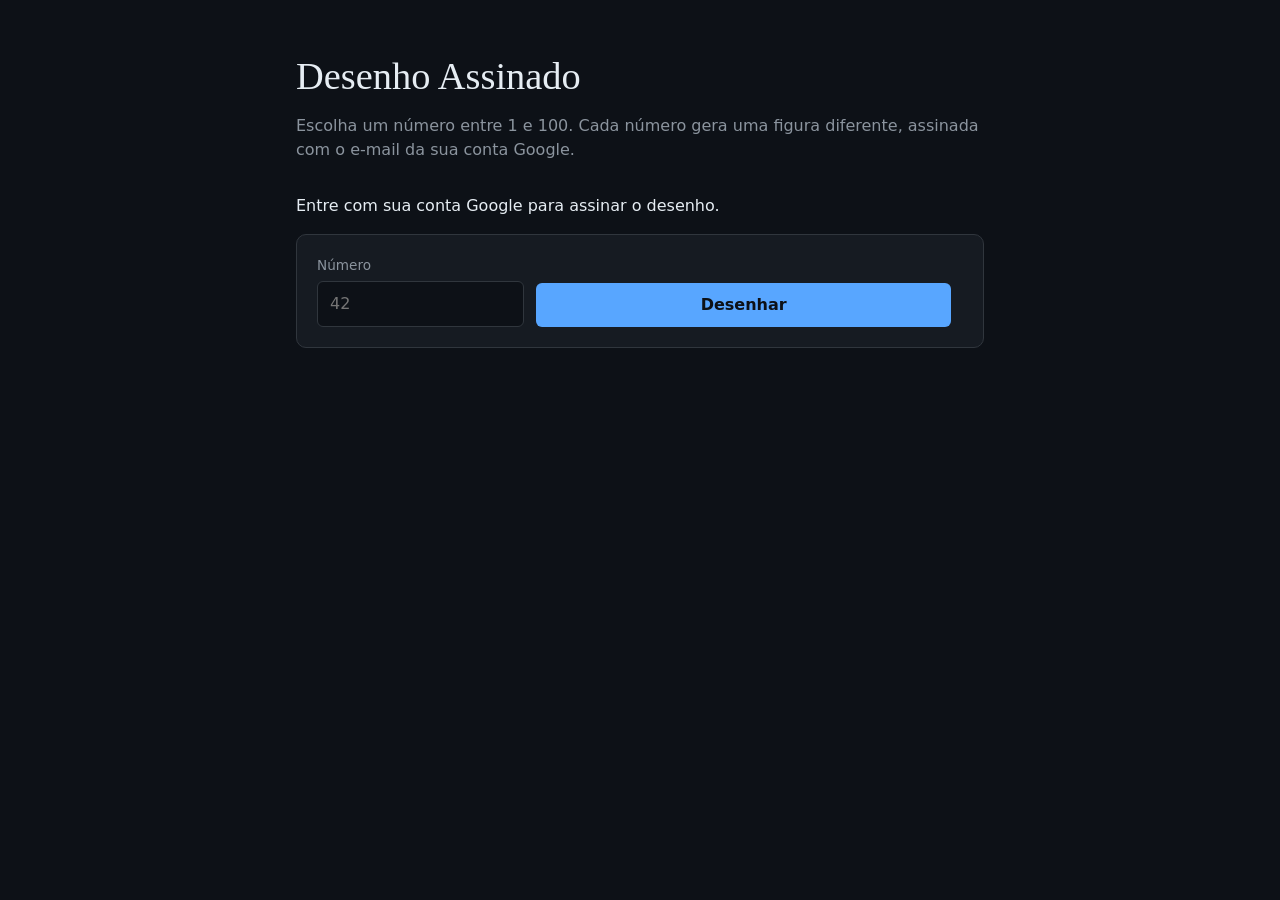
==== public/index.html @ ade5a9f4 "Move geracao do desenho para Pages Function com login Google - public/: index.html (sem campo de e-m" ====
<!DOCTYPE html>
<html lang="pt-BR">
<head>
  <meta charset="UTF-8">
  <meta name="viewport" content="width=device-width, initial-scale=1">
  <title>Desenho Assinado</title>
  <link rel="stylesheet" href="style.css">
</head>
<body>
  <main>
    <header>
      <h1>Desenho Assinado</h1>
      <p>Escolha um número entre 1 e 100. Cada número gera uma figura diferente, assinada com o e-mail da sua conta Google.</p>
    </header>

    <div id="g_id_onload"
         data-client_id="SEU_CLIENT_ID.apps.googleusercontent.com"
         data-callback="receberCredencial"
         data-auto_prompt="false"></div>
    <div class="g_id_signin" data-type="standard" data-locale="pt-BR"></div>
    <p id="estado-login">Entre com sua conta Google para assinar o desenho.</p>

    <form id="formulario" novalidate>
      <label for="numero">Número</label>
      <input id="numero" name="numero" type="number" min="1" max="100" step="1" required placeholder="42">

      <button type="submit">Desenhar</button>
    </form>

    <p id="mensagem" role="alert"></p>

    <figure id="desenho" aria-live="polite"></figure>

    <button id="baixar" type="button" hidden>Baixar SVG</button>
  </main>

  <script src="https://accounts.google.com/gsi/client" async></script>
  <script type="module" src="script.js"></script>
</body>
</html>
---- public/style.css ----
:root {
  --fundo: #0d1117;
  --superficie: #161b22;
  --borda: #30363d;
  --texto: #e6edf3;
  --texto-suave: #8b949e;
  --destaque: #58a6ff;
  --erro: #ff7b72;
}

* {
  box-sizing: border-box;
}

body {
  margin: 0;
  min-height: 100vh;
  background: var(--fundo);
  color: var(--texto);
  font-family: system-ui, -apple-system, "Segoe UI", Roboto, sans-serif;
  line-height: 1.5;
}

main {
  max-width: 720px;
  margin: 0 auto;
  padding: 48px 16px;
}

h1 {
  margin: 0 0 8px;
  font-family: Georgia, serif;
  font-weight: normal;
  font-size: 2.4rem;
}

header p {
  margin: 0 0 32px;
  color: var(--texto-suave);
}

form {
  display: grid;
  grid-template-columns: 1fr 2fr auto;
  grid-template-rows: auto auto;
  grid-auto-flow: column;
  gap: 6px 12px;
  align-items: end;
  padding: 20px;
  background: var(--superficie);
  border: 1px solid var(--borda);
  border-radius: 10px;
}

label {
  font-size: 0.85rem;
  color: var(--texto-suave);
}

input {
  width: 100%;
  padding: 10px 12px;
  font: inherit;
  color: var(--texto);
  background: var(--fundo);
  border: 1px solid var(--borda);
  border-radius: 6px;
}

input:focus {
  outline: 2px solid var(--destaque);
  outline-offset: 1px;
}

button {
  padding: 10px 20px;
  font: inherit;
  font-weight: 600;
  color: var(--fundo);
  background: var(--destaque);
  border: none;
  border-radius: 6px;
  cursor: pointer;
}

form button {
  grid-row: 2;
}

button:hover {
  filter: brightness(1.1);
}

#mensagem {
  min-height: 1.5em;
  margin: 12px 0;
  color: var(--erro);
}

figure {
  margin: 0;
}

figure svg {
  display: block;
  width: 100%;
  height: auto;
  border: 1px solid var(--borda);
  border-radius: 10px;
}

#baixar {
  margin-top: 16px;
  color: var(--texto);
  background: transparent;
  border: 1px solid var(--borda);
}

@media (max-width: 560px) {
  form {
    grid-template-columns: 1fr;
    grid-template-rows: none;
    grid-auto-flow: row;
  }

  form button {
    grid-row: auto;
  }
}
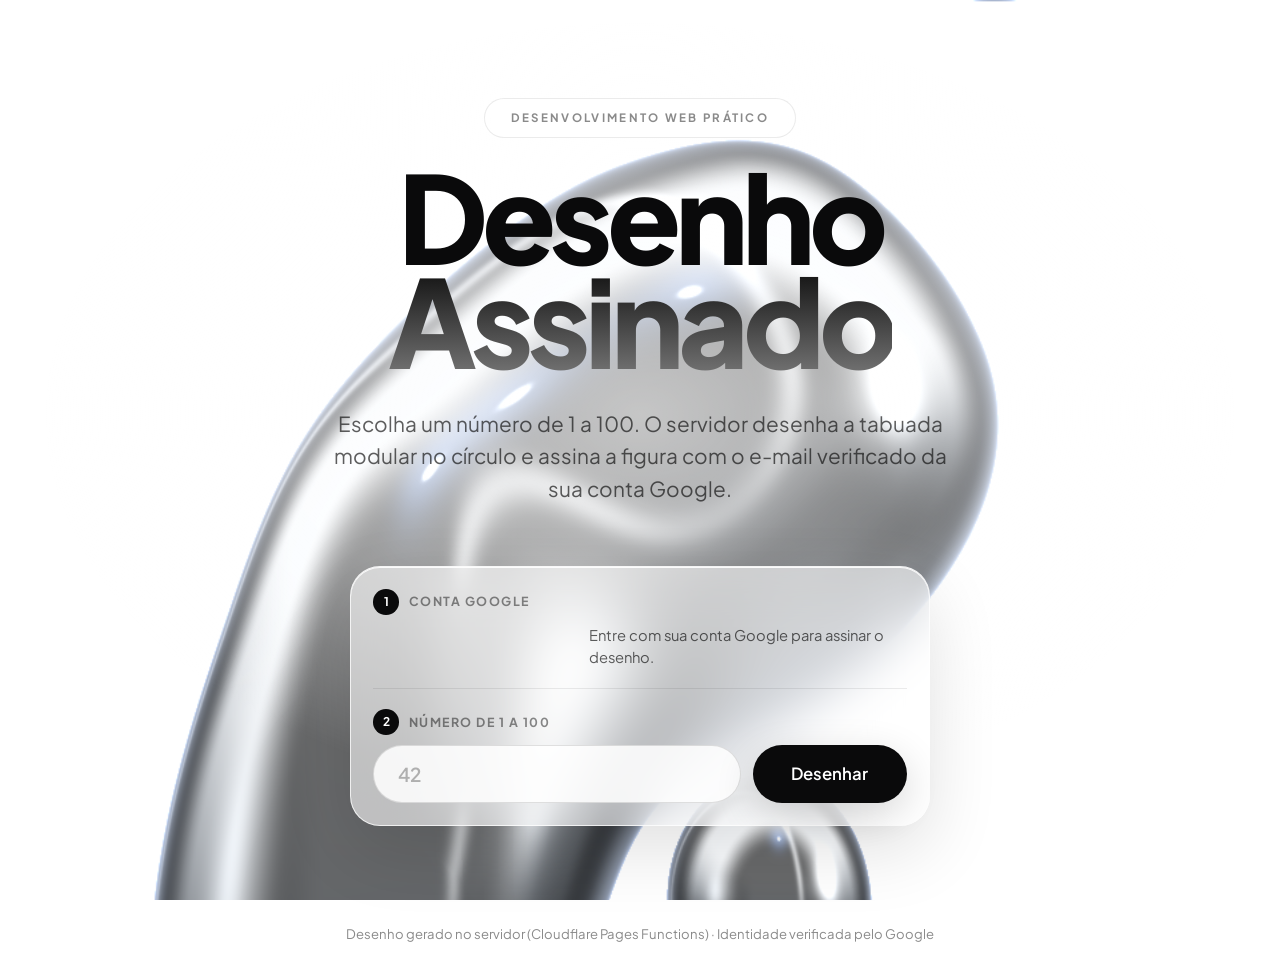
==== commit c8e4f4a1: "Novo front-end com fundo de metal liquido em WebGL - Hero com titulo, painel de vidro em duas etapas" ====
--- a/public/index.html
+++ b/public/index.html
@@ -2,39 +2,81 @@
 <html lang="pt-BR">
 <head>
   <meta charset="UTF-8">
-  <meta name="viewport" content="width=device-width, initial-scale=1">
+  <meta name="viewport" content="width=device-width, initial-scale=1, viewport-fit=cover">
   <title>Desenho Assinado</title>
+  <meta name="description" content="Escolha um número de 1 a 100 e receba uma figura em SVG gerada no servidor e assinada com o e-mail da sua conta Google.">
+  <meta name="theme-color" content="#ffffff">
+  <link rel="icon" href="data:image/svg+xml,%3Csvg xmlns='http://www.w3.org/2000/svg' viewBox='0 0 64 64'%3E%3Cdefs%3E%3CradialGradient id='g' cx='35%25' cy='30%25' r='75%25'%3E%3Cstop offset='0' stop-color='%23fff'/%3E%3Cstop offset='.45' stop-color='%23a9b0ba'/%3E%3Cstop offset='1' stop-color='%23111'/%3E%3C/radialGradient%3E%3C/defs%3E%3Ccircle cx='32' cy='32' r='30' fill='url(%23g)'/%3E%3C/svg%3E">
+  <link rel="preconnect" href="https://fonts.googleapis.com">
+  <link rel="preconnect" href="https://fonts.gstatic.com" crossorigin>
+  <link rel="stylesheet" href="https://fonts.googleapis.com/css2?family=Plus+Jakarta+Sans:wght@400;500;600;700;800&display=swap">
   <link rel="stylesheet" href="style.css">
 </head>
 <body>
+  <canvas id="fundo" aria-hidden="true"></canvas>
+  <div class="halo" aria-hidden="true"></div>
+
   <main>
-    <header>
-      <h1>Desenho Assinado</h1>
-      <p>Escolha um número entre 1 e 100. Cada número gera uma figura diferente, assinada com o e-mail da sua conta Google.</p>
-    </header>
+    <section class="hero">
+      <span class="selo">Desenvolvimento Web Prático</span>
 
-    <div id="g_id_onload"
-         data-client_id="SEU_CLIENT_ID.apps.googleusercontent.com"
-         data-callback="receberCredencial"
-         data-auto_prompt="false"></div>
-    <div class="g_id_signin" data-type="standard" data-locale="pt-BR"></div>
-    <p id="estado-login">Entre com sua conta Google para assinar o desenho.</p>
+      <h1 class="titulo">Desenho <span class="liquido">Assinado</span></h1>
 
-    <form id="formulario" novalidate>
-      <label for="numero">Número</label>
-      <input id="numero" name="numero" type="number" min="1" max="100" step="1" required placeholder="42">
+      <p class="descricao">
+        Escolha um número de 1 a 100. O servidor desenha a tabuada modular no círculo
+        e assina a figura com o e-mail verificado da sua conta Google.
+      </p>
 
-      <button type="submit">Desenhar</button>
-    </form>
+      <div id="g_id_onload"
+           data-client_id="SEU_CLIENT_ID.apps.googleusercontent.com"
+           data-callback="receberCredencial"
+           data-auto_prompt="false"></div>
 
-    <p id="mensagem" role="alert"></p>
+      <form id="formulario" class="painel" novalidate>
+        <div class="etapa">
+          <span class="etapa-rotulo"><span class="etapa-numero">1</span> Conta Google</span>
+          <div class="login">
+            <div class="g_id_signin"
+                 data-type="standard"
+                 data-shape="pill"
+                 data-theme="filled_black"
+                 data-size="large"
+                 data-text="signin_with"
+                 data-logo_alignment="left"
+                 data-locale="pt-BR"></div>
+            <p id="estado-login" class="estado" aria-live="polite">Entre com sua conta Google para assinar o desenho.</p>
+          </div>
+        </div>
 
-    <figure id="desenho" aria-live="polite"></figure>
+        <div class="etapa">
+          <label class="etapa-rotulo" for="numero"><span class="etapa-numero">2</span> Número de 1 a 100</label>
+          <div class="linha">
+            <input id="numero" name="numero" type="number" inputmode="numeric" min="1" max="100" step="1" required placeholder="42" autocomplete="off">
+            <button id="desenhar" class="btn btn-primario" type="submit">Desenhar</button>
+          </div>
+        </div>
+      </form>
 
-    <button id="baixar" type="button" hidden>Baixar SVG</button>
+      <p id="mensagem" role="alert"></p>
+    </section>
+
+    <section id="resultado" class="resultado" aria-label="Desenho gerado" hidden>
+      <figure id="desenho" class="moldura" aria-live="polite"></figure>
+      <div class="acoes">
+        <button id="baixar" class="btn btn-primario" type="button" hidden>Baixar SVG</button>
+        <button id="outro" class="btn btn-secundario" type="button">Desenhar outro</button>
+      </div>
+    </section>
   </main>
 
+  <footer class="rodape">
+    Desenho gerado no servidor (Cloudflare Pages Functions) · Identidade verificada pelo Google
+  </footer>
+
+  <noscript><p class="aviso-noscript">Ative o JavaScript para entrar com o Google e gerar o desenho.</p></noscript>
+
   <script src="https://accounts.google.com/gsi/client" async></script>
+  <script type="module" src="fundo.js"></script>
   <script type="module" src="script.js"></script>
 </body>
 </html>
--- a/public/style.css
+++ b/public/style.css
@@ -1,129 +1,486 @@
 :root {
-  --fundo: #0d1117;
-  --superficie: #161b22;
-  --borda: #30363d;
-  --texto: #e6edf3;
-  --texto-suave: #8b949e;
-  --destaque: #58a6ff;
-  --erro: #ff7b72;
-}
-
-* {
+  --tinta: #0a0a0b;
+  --tinta-suave: rgba(10, 10, 11, 0.66);
+  --tinta-fraca: rgba(10, 10, 11, 0.48);
+  --vidro: rgba(255, 255, 255, 0.58);
+  --vidro-forte: rgba(255, 255, 255, 0.86);
+  --borda: rgba(0, 0, 0, 0.08);
+  --borda-clara: rgba(255, 255, 255, 0.75);
+  --erro: #b42318;
+  --erro-fundo: rgba(255, 236, 234, 0.9);
+  --erro-borda: rgba(180, 35, 24, 0.22);
+  --ok: #067647;
+  --sombra: 0 24px 70px rgba(0, 0, 0, 0.12);
+  --curva: cubic-bezier(0.16, 1, 0.3, 1);
+  color-scheme: light;
+}
+
+*,
+*::before,
+*::after {
   box-sizing: border-box;
 }
 
+[hidden] {
+  display: none !important;
+}
+
+html {
+  -webkit-text-size-adjust: 100%;
+  text-size-adjust: 100%;
+}
+
 body {
   margin: 0;
   min-height: 100vh;
-  background: var(--fundo);
-  color: var(--texto);
-  font-family: system-ui, -apple-system, "Segoe UI", Roboto, sans-serif;
+  min-height: 100svh;
+  display: flex;
+  flex-direction: column;
+  background: #ffffff;
+  color: var(--tinta);
+  font-family: "Plus Jakarta Sans", system-ui, -apple-system, "Segoe UI", Roboto, sans-serif;
   line-height: 1.5;
+  overflow-x: hidden;
+  -webkit-font-smoothing: antialiased;
+}
+
+/* Fundo de metal líquido (WebGL) */
+
+#fundo {
+  position: fixed;
+  inset: 0;
+  width: 100%;
+  height: 100%;
+  display: block;
+  z-index: 0;
+  opacity: 0;
+  transition: opacity 1.2s var(--curva);
+}
+
+.webgl-pronto #fundo {
+  opacity: 1;
+}
+
+.sem-webgl #fundo {
+  display: none;
+}
+
+.sem-webgl body {
+  background:
+    radial-gradient(circle at 18% 72%, #c9ced6 0, #8a929d 12%, rgba(255, 255, 255, 0) 30%),
+    radial-gradient(circle at 82% 28%, #d8dce2 0, #7c848f 10%, rgba(255, 255, 255, 0) 26%),
+    #ffffff;
+  background-attachment: fixed;
+}
+
+.halo {
+  position: fixed;
+  inset: 0;
+  z-index: 1;
+  pointer-events: none;
+  background: radial-gradient(ellipse 62% 58% at 50% 46%, rgba(255, 255, 255, 0.62) 0%, rgba(255, 255, 255, 0.35) 45%, rgba(255, 255, 255, 0) 75%);
+}
+
+main,
+.rodape {
+  position: relative;
+  z-index: 2;
 }
 
 main {
-  max-width: 720px;
+  flex: 1;
+}
+
+/* Hero */
+
+.hero {
+  min-height: 100vh;
+  min-height: 100svh;
+  max-width: 980px;
   margin: 0 auto;
-  padding: 48px 16px;
-}
-
-h1 {
-  margin: 0 0 8px;
-  font-family: Georgia, serif;
-  font-weight: normal;
-  font-size: 2.4rem;
-}
-
-header p {
-  margin: 0 0 32px;
-  color: var(--texto-suave);
-}
-
-form {
+  padding: 4.5rem 16px 3rem;
+  display: flex;
+  flex-direction: column;
+  align-items: center;
+  justify-content: center;
+  gap: 1.6rem;
+  text-align: center;
+}
+
+.selo {
+  display: inline-block;
+  padding: 0.65rem 1.6rem;
+  border-radius: 999px;
+  border: 1px solid var(--borda);
+  background: rgba(255, 255, 255, 0.5);
+  -webkit-backdrop-filter: blur(20px);
+  backdrop-filter: blur(20px);
+  font-size: 0.72rem;
+  font-weight: 700;
+  letter-spacing: 0.2em;
+  text-transform: uppercase;
+  color: var(--tinta-fraca);
+}
+
+.titulo {
+  margin: 0;
+  font-size: clamp(3.2rem, 12vw, 7.6rem);
+  font-weight: 800;
+  line-height: 0.86;
+  letter-spacing: -0.05em;
+  color: var(--tinta);
+}
+
+.liquido {
+  display: block;
+  padding-bottom: 0.08em;
+  background: linear-gradient(180deg, #111111 0%, #7a7a7a 100%);
+  -webkit-background-clip: text;
+  background-clip: text;
+  -webkit-text-fill-color: transparent;
+  color: transparent;
+}
+
+.descricao {
+  margin: 0;
+  max-width: 620px;
+  font-size: clamp(1.05rem, 2.4vw, 1.3rem);
+  line-height: 1.55;
+  color: var(--tinta-suave);
+  text-wrap: pretty;
+}
+
+/* Painel do formulário */
+
+.painel {
+  width: min(100%, 580px);
+  margin-top: 0.6rem;
+  padding: 1.4rem;
   display: grid;
-  grid-template-columns: 1fr 2fr auto;
-  grid-template-rows: auto auto;
-  grid-auto-flow: column;
-  gap: 6px 12px;
-  align-items: end;
-  padding: 20px;
-  background: var(--superficie);
-  border: 1px solid var(--borda);
-  border-radius: 10px;
-}
-
-label {
-  font-size: 0.85rem;
-  color: var(--texto-suave);
-}
-
-input {
-  width: 100%;
-  padding: 10px 12px;
+  gap: 1.25rem;
+  text-align: left;
+  border-radius: 30px;
+  border: 1px solid var(--borda-clara);
+  background: var(--vidro);
+  -webkit-backdrop-filter: blur(26px) saturate(1.4);
+  backdrop-filter: blur(26px) saturate(1.4);
+  box-shadow: var(--sombra), inset 0 1px 0 rgba(255, 255, 255, 0.9);
+}
+
+.etapa {
+  display: grid;
+  gap: 0.6rem;
+}
+
+.etapa + .etapa {
+  padding-top: 1.25rem;
+  border-top: 1px solid var(--borda);
+}
+
+.etapa-rotulo {
+  display: inline-flex;
+  align-items: center;
+  gap: 0.6rem;
+  font-size: 0.78rem;
+  font-weight: 700;
+  letter-spacing: 0.12em;
+  text-transform: uppercase;
+  color: var(--tinta-fraca);
+}
+
+.etapa-numero {
+  display: inline-grid;
+  place-items: center;
+  width: 1.6rem;
+  height: 1.6rem;
+  border-radius: 50%;
+  background: var(--tinta);
+  color: #ffffff;
+  font-size: 0.75rem;
+  letter-spacing: 0;
+}
+
+.login {
+  display: flex;
+  flex-wrap: wrap;
+  align-items: center;
+  gap: 0.75rem 1rem;
+}
+
+.g_id_signin {
+  min-height: 44px;
+  min-width: 200px;
+}
+
+.estado {
+  flex: 1 1 200px;
+  margin: 0;
+  font-size: 0.92rem;
+  color: var(--tinta-suave);
+  overflow-wrap: anywhere;
+}
+
+.estado.conectado {
+  color: var(--ok);
+  font-weight: 600;
+}
+
+.linha {
+  display: flex;
+  gap: 0.75rem;
+}
+
+input[type="number"] {
+  flex: 1;
+  min-width: 0;
+  height: 58px;
+  padding: 0 1.5rem;
+  border-radius: 999px;
+  border: 1px solid rgba(0, 0, 0, 0.12);
+  background: var(--vidro-forte);
+  color: var(--tinta);
   font: inherit;
-  color: var(--texto);
-  background: var(--fundo);
-  border: 1px solid var(--borda);
-  border-radius: 6px;
-}
-
-input:focus {
-  outline: 2px solid var(--destaque);
-  outline-offset: 1px;
-}
-
-button {
-  padding: 10px 20px;
+  font-size: 1.2rem;
+  font-weight: 600;
+  transition: border-color 0.3s var(--curva), box-shadow 0.3s var(--curva), background 0.3s var(--curva);
+}
+
+input[type="number"]::placeholder {
+  color: rgba(10, 10, 11, 0.3);
+}
+
+input[type="number"]:hover {
+  background: #ffffff;
+}
+
+input[type="number"]:focus {
+  outline: none;
+  border-color: var(--tinta);
+  background: #ffffff;
+  box-shadow: 0 0 0 4px rgba(10, 10, 11, 0.12);
+}
+
+/* Botões */
+
+.btn {
+  display: inline-flex;
+  align-items: center;
+  justify-content: center;
+  gap: 0.6rem;
+  height: 58px;
+  padding: 0 2.4rem;
+  border-radius: 999px;
+  border: none;
   font: inherit;
+  font-size: 1.05rem;
   font-weight: 600;
-  color: var(--fundo);
-  background: var(--destaque);
-  border: none;
-  border-radius: 6px;
+  white-space: nowrap;
   cursor: pointer;
-}
-
-form button {
-  grid-row: 2;
-}
-
-button:hover {
-  filter: brightness(1.1);
-}
+  transition: transform 0.6s var(--curva), box-shadow 0.6s var(--curva), background 0.6s var(--curva), opacity 0.3s;
+}
+
+.btn-primario {
+  background: var(--tinta);
+  color: #ffffff;
+  box-shadow: 0 12px 40px rgba(0, 0, 0, 0.16);
+}
+
+.btn-primario:hover:not(:disabled) {
+  transform: translateY(-4px) scale(1.02);
+  box-shadow: 0 22px 55px rgba(0, 0, 0, 0.26);
+}
+
+.btn-secundario {
+  background: rgba(255, 255, 255, 0.62);
+  -webkit-backdrop-filter: blur(25px);
+  backdrop-filter: blur(25px);
+  color: var(--tinta);
+  border: 1px solid rgba(0, 0, 0, 0.12);
+}
+
+.btn-secundario:hover:not(:disabled) {
+  transform: translateY(-4px);
+  background: rgba(255, 255, 255, 0.95);
+}
+
+.btn:active:not(:disabled) {
+  transform: translateY(0) scale(0.98);
+}
+
+.btn:disabled {
+  cursor: progress;
+  opacity: 0.7;
+}
+
+.btn[aria-busy="true"]::before {
+  content: "";
+  width: 1.05em;
+  height: 1.05em;
+  border-radius: 50%;
+  border: 2px solid rgba(255, 255, 255, 0.35);
+  border-top-color: #ffffff;
+  animation: girar 0.8s linear infinite;
+}
+
+@keyframes girar {
+  to {
+    transform: rotate(360deg);
+  }
+}
+
+:focus-visible {
+  outline: 3px solid var(--tinta);
+  outline-offset: 3px;
+}
+
+input[type="number"]:focus-visible {
+  outline: none;
+}
+
+/* Mensagem de erro */
 
 #mensagem {
-  min-height: 1.5em;
-  margin: 12px 0;
+  margin: 0;
+  max-width: 580px;
+  padding: 0.85rem 1.4rem;
+  border-radius: 18px;
+  border: 1px solid var(--erro-borda);
+  background: var(--erro-fundo);
+  -webkit-backdrop-filter: blur(20px);
+  backdrop-filter: blur(20px);
   color: var(--erro);
-}
-
-figure {
-  margin: 0;
-}
-
-figure svg {
+  font-weight: 600;
+  animation: surgir 0.6s var(--curva);
+}
+
+#mensagem:empty {
+  display: none;
+}
+
+/* Resultado */
+
+.resultado {
+  max-width: 980px;
+  margin: 0 auto;
+  padding: 1rem 16px 5rem;
+  display: flex;
+  flex-direction: column;
+  align-items: center;
+  gap: 1.6rem;
+  scroll-margin-top: 1.5rem;
+}
+
+.moldura {
+  margin: 0;
+  width: min(100%, 560px);
+  border-radius: 30px;
+  overflow: hidden;
+  background: #0d1117;
+  border: 1px solid var(--borda-clara);
+  box-shadow: 0 40px 100px rgba(0, 0, 0, 0.28), 0 0 0 8px rgba(255, 255, 255, 0.45);
+  animation: surgir 0.9s var(--curva);
+}
+
+.moldura svg {
   display: block;
   width: 100%;
   height: auto;
-  border: 1px solid var(--borda);
-  border-radius: 10px;
-}
-
-#baixar {
-  margin-top: 16px;
-  color: var(--texto);
-  background: transparent;
-  border: 1px solid var(--borda);
-}
-
-@media (max-width: 560px) {
-  form {
-    grid-template-columns: 1fr;
-    grid-template-rows: none;
-    grid-auto-flow: row;
-  }
-
-  form button {
-    grid-row: auto;
-  }
-}
+  /* Evita que o Chromium trate o SVG como opaco e deixe de pintar o fundo animado por baixo. */
+  opacity: 0.999;
+}
+
+.acoes {
+  display: flex;
+  flex-wrap: wrap;
+  justify-content: center;
+  gap: 1rem;
+}
+
+@keyframes surgir {
+  from {
+    opacity: 0;
+    transform: translateY(16px) scale(0.98);
+  }
+  to {
+    opacity: 1;
+    transform: none;
+  }
+}
+
+/* Rodapé */
+
+.rodape {
+  padding: 1.5rem 16px calc(1.5rem + env(safe-area-inset-bottom));
+  text-align: center;
+  font-size: 0.82rem;
+  color: var(--tinta-fraca);
+}
+
+.aviso-noscript {
+  position: fixed;
+  left: 16px;
+  right: 16px;
+  bottom: 16px;
+  z-index: 3;
+  margin: 0;
+  padding: 1rem;
+  border-radius: 18px;
+  background: var(--tinta);
+  color: #ffffff;
+  text-align: center;
+}
+
+/* Navegadores sem backdrop-filter */
+
+@supports not ((backdrop-filter: blur(1px)) or (-webkit-backdrop-filter: blur(1px))) {
+  .painel,
+  .selo,
+  .btn-secundario,
+  #mensagem {
+    background: rgba(255, 255, 255, 0.94);
+  }
+}
+
+/* Telas pequenas */
+
+@media (max-width: 640px) {
+  .hero {
+    padding-top: 3rem;
+    gap: 1.3rem;
+  }
+
+  .painel {
+    padding: 1.1rem;
+    border-radius: 26px;
+  }
+
+  .linha {
+    flex-direction: column;
+  }
+
+  input[type="number"] {
+    flex: none;
+    width: 100%;
+  }
+
+  .btn {
+    width: 100%;
+  }
+
+  .acoes {
+    width: 100%;
+    max-width: 360px;
+    flex-direction: column;
+  }
+}
+
+@media (prefers-reduced-motion: reduce) {
+  *,
+  *::before,
+  *::after {
+    animation-duration: 0.01ms !important;
+    animation-iteration-count: 1 !important;
+    transition-duration: 0.01ms !important;
+    scroll-behavior: auto !important;
+  }
+}
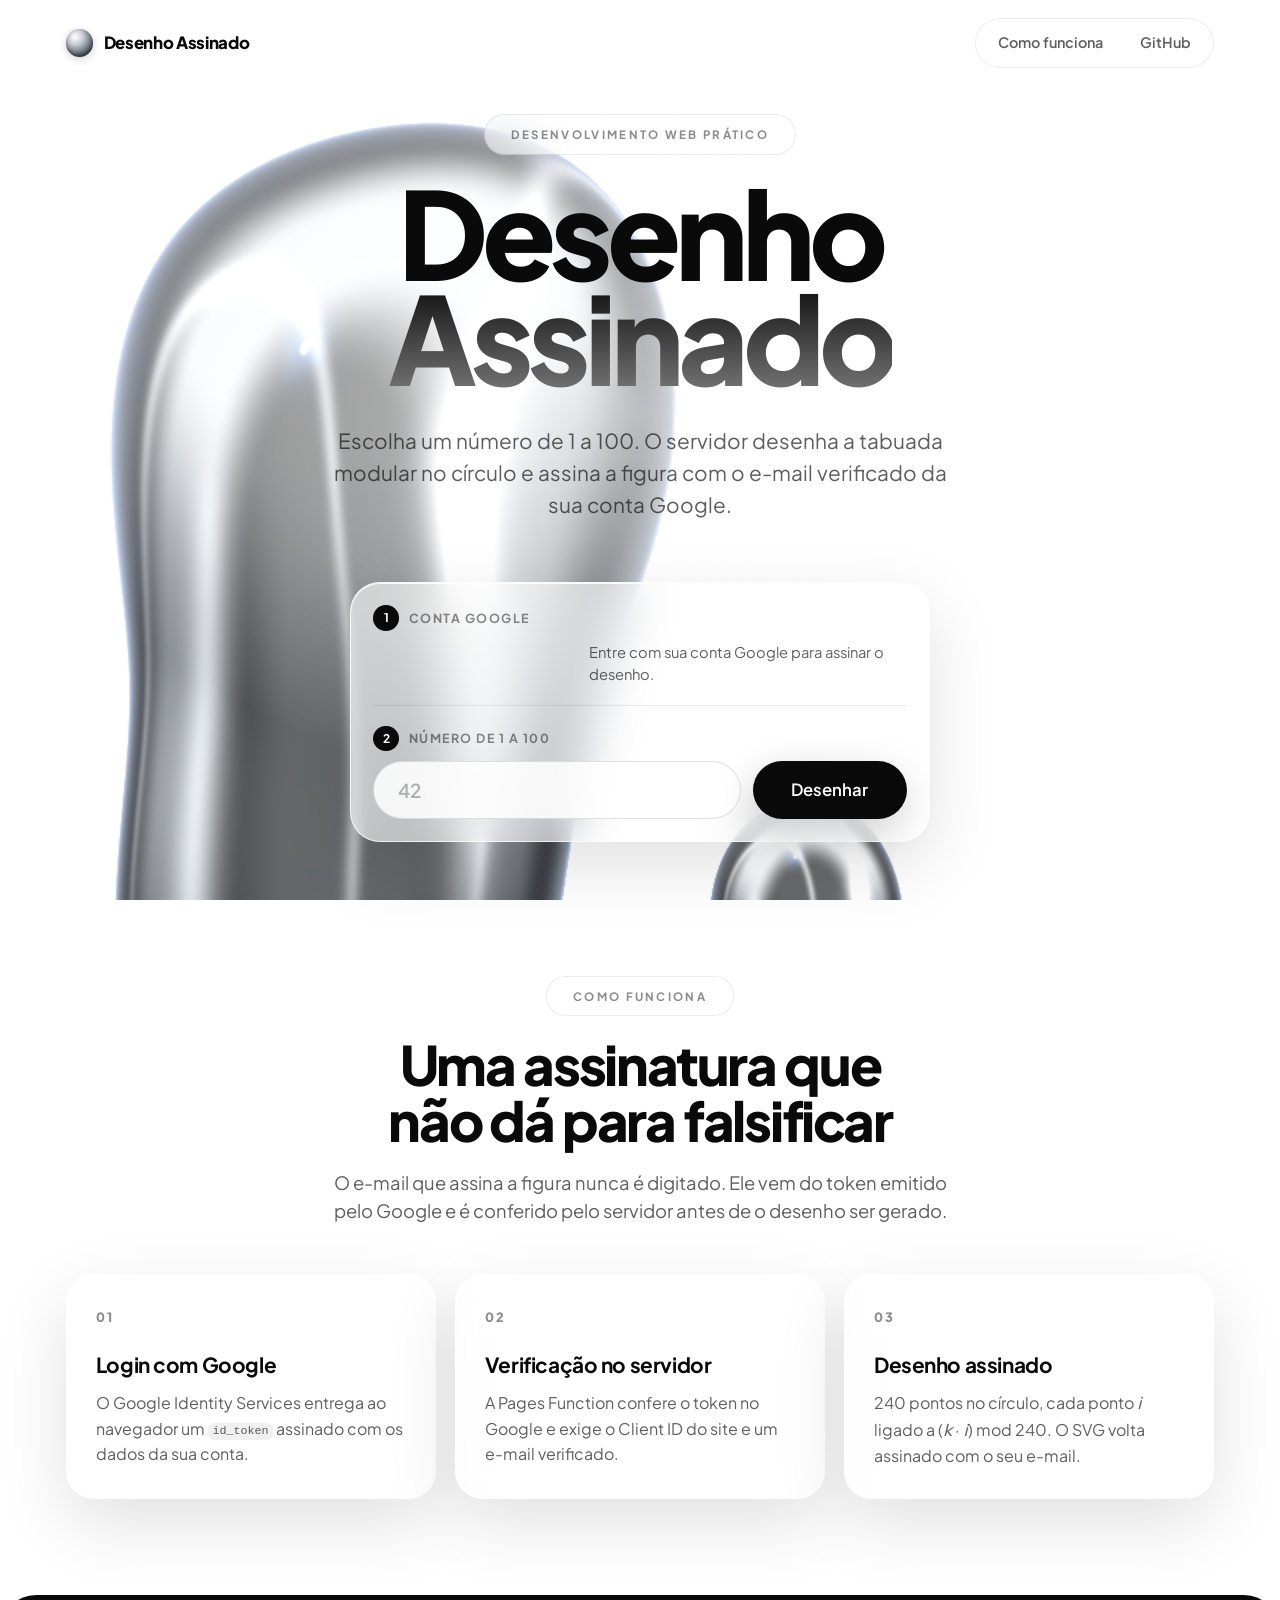
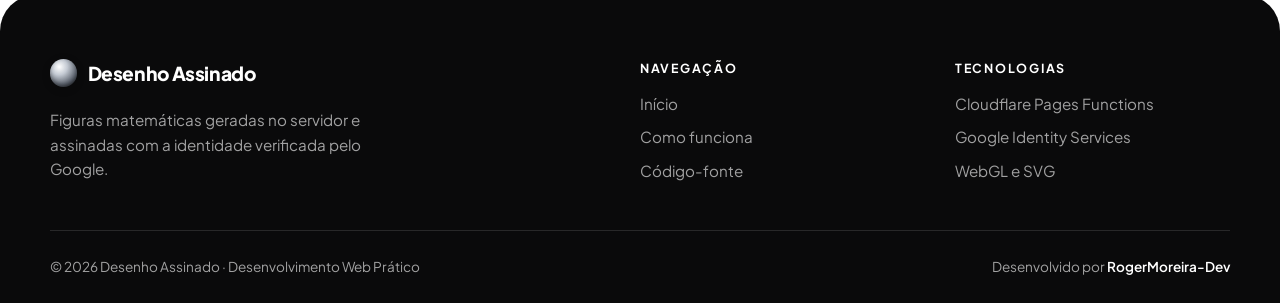
==== commit 0ea5603c: "Anima o fundo de forma visivel e adiciona cabecalho, secao e rodape - fundo.js: movimento 2,5x mais " ====
--- a/public/index.html
+++ b/public/index.html
@@ -15,6 +15,14 @@
 <body>
   <canvas id="fundo" aria-hidden="true"></canvas>
   <div class="halo" aria-hidden="true"></div>
+
+  <header id="topo" class="topo">
+    <a class="marca" href="#topo"><span class="marca-icone" aria-hidden="true"></span>Desenho Assinado</a>
+    <nav class="topo-nav" aria-label="Principal">
+      <a href="#como-funciona">Como funciona</a>
+      <a href="https://github.com/RogerMoreira-Dev/2bim-Avalia1" target="_blank" rel="noopener noreferrer">GitHub</a>
+    </nav>
+  </header>
 
   <main>
     <section class="hero">
@@ -67,10 +75,61 @@
         <button id="outro" class="btn btn-secundario" type="button">Desenhar outro</button>
       </div>
     </section>
+
+    <section id="como-funciona" class="secao" aria-labelledby="como-funciona-titulo">
+      <span class="selo">Como funciona</span>
+      <h2 id="como-funciona-titulo" class="secao-titulo">Uma assinatura que não dá para falsificar</h2>
+      <p class="secao-texto">
+        O e-mail que assina a figura nunca é digitado. Ele vem do token emitido pelo Google
+        e é conferido pelo servidor antes de o desenho ser gerado.
+      </p>
+      <ol class="cartoes">
+        <li class="cartao">
+          <span class="cartao-numero">01</span>
+          <h3>Login com Google</h3>
+          <p>O Google Identity Services entrega ao navegador um <code>id_token</code> assinado com os dados da sua conta.</p>
+        </li>
+        <li class="cartao">
+          <span class="cartao-numero">02</span>
+          <h3>Verificação no servidor</h3>
+          <p>A Pages Function confere o token no Google e exige o Client ID do site e um e-mail verificado.</p>
+        </li>
+        <li class="cartao">
+          <span class="cartao-numero">03</span>
+          <h3>Desenho assinado</h3>
+          <p>240 pontos no círculo, cada ponto <em>i</em> ligado a (<em>k</em> · <em>i</em>) mod 240. O SVG volta assinado com o seu e-mail.</p>
+        </li>
+      </ol>
+    </section>
   </main>
 
   <footer class="rodape">
-    Desenho gerado no servidor (Cloudflare Pages Functions) · Identidade verificada pelo Google
+    <div class="rodape-conteudo">
+      <div class="rodape-marca">
+        <a class="marca" href="#topo"><span class="marca-icone" aria-hidden="true"></span>Desenho Assinado</a>
+        <p>Figuras matemáticas geradas no servidor e assinadas com a identidade verificada pelo Google.</p>
+      </div>
+      <nav class="rodape-coluna" aria-labelledby="rodape-navegacao">
+        <h2 id="rodape-navegacao">Navegação</h2>
+        <ul>
+          <li><a href="#topo">Início</a></li>
+          <li><a href="#como-funciona">Como funciona</a></li>
+          <li><a href="https://github.com/RogerMoreira-Dev/2bim-Avalia1" target="_blank" rel="noopener noreferrer">Código-fonte</a></li>
+        </ul>
+      </nav>
+      <div class="rodape-coluna">
+        <h2>Tecnologias</h2>
+        <ul>
+          <li>Cloudflare Pages Functions</li>
+          <li>Google Identity Services</li>
+          <li>WebGL e SVG</li>
+        </ul>
+      </div>
+    </div>
+    <div class="rodape-base">
+      <span>© 2026 Desenho Assinado · Desenvolvimento Web Prático</span>
+      <span>Desenvolvido por <a href="https://github.com/RogerMoreira-Dev" target="_blank" rel="noopener noreferrer">RogerMoreira-Dev</a></span>
+    </div>
   </footer>
 
   <noscript><p class="aviso-noscript">Ative o JavaScript para entrar com o Google e gerar o desenho.</p></noscript>
--- a/public/style.css
+++ b/public/style.css
@@ -28,6 +28,7 @@
 html {
   -webkit-text-size-adjust: 100%;
   text-size-adjust: 100%;
+  scroll-behavior: smooth;
 }
 
 body {
@@ -82,11 +83,73 @@
 }
 
 main,
+.topo,
 .rodape {
   position: relative;
   z-index: 2;
 }
 
+/* Cabeçalho */
+
+.topo {
+  width: 100%;
+  max-width: 1180px;
+  margin: 0 auto;
+  padding: 1.1rem 16px 0;
+  display: flex;
+  align-items: center;
+  justify-content: space-between;
+  gap: 1rem;
+}
+
+.marca {
+  display: inline-flex;
+  white-space: nowrap;
+  align-items: center;
+  gap: 0.65rem;
+  color: var(--tinta);
+  font-weight: 800;
+  font-size: 1.05rem;
+  letter-spacing: -0.02em;
+  text-decoration: none;
+}
+
+.marca-icone {
+  width: 1.7rem;
+  height: 1.7rem;
+  flex: none;
+  border-radius: 50%;
+  background: radial-gradient(circle at 34% 28%, #ffffff 0%, #c4cad3 30%, #59606b 68%, #0a0a0b 100%);
+  box-shadow: inset 0 -2px 4px rgba(0, 0, 0, 0.35), 0 2px 8px rgba(0, 0, 0, 0.18);
+}
+
+.topo-nav {
+  display: flex;
+  gap: 0.35rem;
+  padding: 0.35rem;
+  border-radius: 999px;
+  border: 1px solid var(--borda);
+  background: rgba(255, 255, 255, 0.55);
+  -webkit-backdrop-filter: blur(20px);
+  backdrop-filter: blur(20px);
+}
+
+.topo-nav a {
+  white-space: nowrap;
+  padding: 0.5rem 1rem;
+  border-radius: 999px;
+  color: var(--tinta-suave);
+  font-size: 0.9rem;
+  font-weight: 600;
+  text-decoration: none;
+  transition: background 0.3s var(--curva), color 0.3s var(--curva);
+}
+
+.topo-nav a:hover {
+  background: rgba(255, 255, 255, 0.95);
+  color: var(--tinta);
+}
+
 main {
   flex: 1;
 }
@@ -94,11 +157,11 @@
 /* Hero */
 
 .hero {
-  min-height: 100vh;
-  min-height: 100svh;
+  min-height: calc(100vh - 72px);
+  min-height: calc(100svh - 72px);
   max-width: 980px;
   margin: 0 auto;
-  padding: 4.5rem 16px 3rem;
+  padding: 2.5rem 16px 3rem;
   display: flex;
   flex-direction: column;
   align-items: center;
@@ -275,6 +338,7 @@
   font-size: 1.05rem;
   font-weight: 600;
   white-space: nowrap;
+  text-decoration: none;
   cursor: pointer;
   transition: transform 0.6s var(--curva), box-shadow 0.6s var(--curva), background 0.6s var(--curva), opacity 0.3s;
 }
@@ -409,11 +473,174 @@
 
 /* Rodapé */
 
+/* Como funciona */
+
+.secao {
+  max-width: 1180px;
+  margin: 0 auto;
+  padding: 5rem 16px 6rem;
+  display: flex;
+  flex-direction: column;
+  align-items: center;
+  gap: 1.3rem;
+  text-align: center;
+  scroll-margin-top: 1rem;
+}
+
+.secao-titulo {
+  margin: 0;
+  max-width: 760px;
+  font-size: clamp(2rem, 5vw, 3.4rem);
+  font-weight: 800;
+  line-height: 1.02;
+  letter-spacing: -0.04em;
+  text-wrap: balance;
+}
+
+.secao-texto {
+  margin: 0;
+  max-width: 620px;
+  font-size: clamp(1rem, 2vw, 1.15rem);
+  color: var(--tinta-suave);
+  text-wrap: pretty;
+}
+
+.cartoes {
+  width: 100%;
+  margin: 1.8rem 0 0;
+  padding: 0;
+  list-style: none;
+  display: grid;
+  grid-template-columns: repeat(3, minmax(0, 1fr));
+  gap: 1.2rem;
+  text-align: left;
+}
+
+.cartao {
+  padding: 1.8rem;
+  border-radius: 28px;
+  border: 1px solid var(--borda-clara);
+  background: var(--vidro);
+  -webkit-backdrop-filter: blur(26px) saturate(1.4);
+  backdrop-filter: blur(26px) saturate(1.4);
+  box-shadow: var(--sombra), inset 0 1px 0 rgba(255, 255, 255, 0.9);
+  transition: transform 0.6s var(--curva), box-shadow 0.6s var(--curva);
+}
+
+.cartao:hover {
+  transform: translateY(-6px);
+  box-shadow: 0 32px 80px rgba(0, 0, 0, 0.16), inset 0 1px 0 rgba(255, 255, 255, 0.9);
+}
+
+.cartao-numero {
+  display: inline-block;
+  margin-bottom: 1.4rem;
+  font-size: 0.8rem;
+  font-weight: 800;
+  letter-spacing: 0.14em;
+  color: var(--tinta-fraca);
+}
+
+.cartao h3 {
+  margin: 0 0 0.6rem;
+  font-size: 1.3rem;
+  font-weight: 700;
+  letter-spacing: -0.02em;
+}
+
+.cartao p {
+  margin: 0;
+  color: var(--tinta-suave);
+  line-height: 1.6;
+}
+
+.cartao code {
+  padding: 0.1em 0.4em;
+  border-radius: 6px;
+  background: rgba(0, 0, 0, 0.06);
+  font-size: 0.9em;
+}
+
+/* Rodapé */
+
 .rodape {
-  padding: 1.5rem 16px calc(1.5rem + env(safe-area-inset-bottom));
-  text-align: center;
-  font-size: 0.82rem;
-  color: var(--tinta-fraca);
+  margin-top: auto;
+  padding: 4rem 16px calc(1.6rem + env(safe-area-inset-bottom));
+  border-radius: 36px 36px 0 0;
+  background: #0a0a0b;
+  color: rgba(255, 255, 255, 0.62);
+  font-size: 0.95rem;
+}
+
+.rodape-conteudo {
+  max-width: 1180px;
+  margin: 0 auto;
+  display: grid;
+  grid-template-columns: minmax(0, 2fr) repeat(2, minmax(0, 1fr));
+  gap: 2.5rem;
+}
+
+.rodape .marca {
+  color: #ffffff;
+  font-size: 1.2rem;
+}
+
+.rodape-marca p {
+  margin: 1rem 0 0;
+  max-width: 340px;
+  line-height: 1.6;
+}
+
+.rodape-coluna h2 {
+  margin: 0 0 1rem;
+  color: #ffffff;
+  font-size: 0.78rem;
+  font-weight: 700;
+  letter-spacing: 0.14em;
+  text-transform: uppercase;
+}
+
+.rodape-coluna ul {
+  margin: 0;
+  padding: 0;
+  list-style: none;
+  display: grid;
+  gap: 0.65rem;
+}
+
+.rodape a {
+  color: inherit;
+  text-decoration: none;
+  transition: color 0.3s var(--curva);
+}
+
+.rodape a:hover {
+  color: #ffffff;
+}
+
+.rodape .marca:hover {
+  color: #ffffff;
+}
+
+.rodape-base {
+  max-width: 1180px;
+  margin: 3rem auto 0;
+  padding-top: 1.6rem;
+  border-top: 1px solid rgba(255, 255, 255, 0.12);
+  display: flex;
+  flex-wrap: wrap;
+  justify-content: space-between;
+  gap: 0.6rem 1.5rem;
+  font-size: 0.85rem;
+}
+
+.rodape-base a {
+  color: #ffffff;
+  font-weight: 600;
+}
+
+.rodape :focus-visible {
+  outline-color: #ffffff;
 }
 
 .aviso-noscript {
@@ -435,6 +662,8 @@
 @supports not ((backdrop-filter: blur(1px)) or (-webkit-backdrop-filter: blur(1px))) {
   .painel,
   .selo,
+  .topo-nav,
+  .cartao,
   .btn-secundario,
   #mensagem {
     background: rgba(255, 255, 255, 0.94);
@@ -443,10 +672,46 @@
 
 /* Telas pequenas */
 
+@media (max-width: 900px) {
+  .cartoes {
+    grid-template-columns: minmax(0, 1fr);
+  }
+
+  .rodape-conteudo {
+    grid-template-columns: repeat(2, minmax(0, 1fr));
+  }
+
+  .rodape-marca {
+    grid-column: 1 / -1;
+  }
+}
+
 @media (max-width: 640px) {
   .hero {
+    padding-top: 2rem;
+    gap: 1.3rem;
+  }
+
+  .topo-nav a {
+    padding: 0.45rem 0.8rem;
+    font-size: 0.85rem;
+  }
+
+  .secao {
+    padding: 3.5rem 16px 4.5rem;
+  }
+
+  .cartao {
+    padding: 1.5rem;
+  }
+
+  .rodape {
     padding-top: 3rem;
-    gap: 1.3rem;
+    border-radius: 28px 28px 0 0;
+  }
+
+  .rodape-base {
+    flex-direction: column;
   }
 
   .painel {
@@ -471,6 +736,18 @@
     width: 100%;
     max-width: 360px;
     flex-direction: column;
+  }
+}
+
+@media (max-width: 480px) {
+  .topo-nav {
+    display: none;
+  }
+
+  .selo {
+    padding: 0.6rem 1.2rem;
+    font-size: 0.66rem;
+    letter-spacing: 0.14em;
   }
 }
 
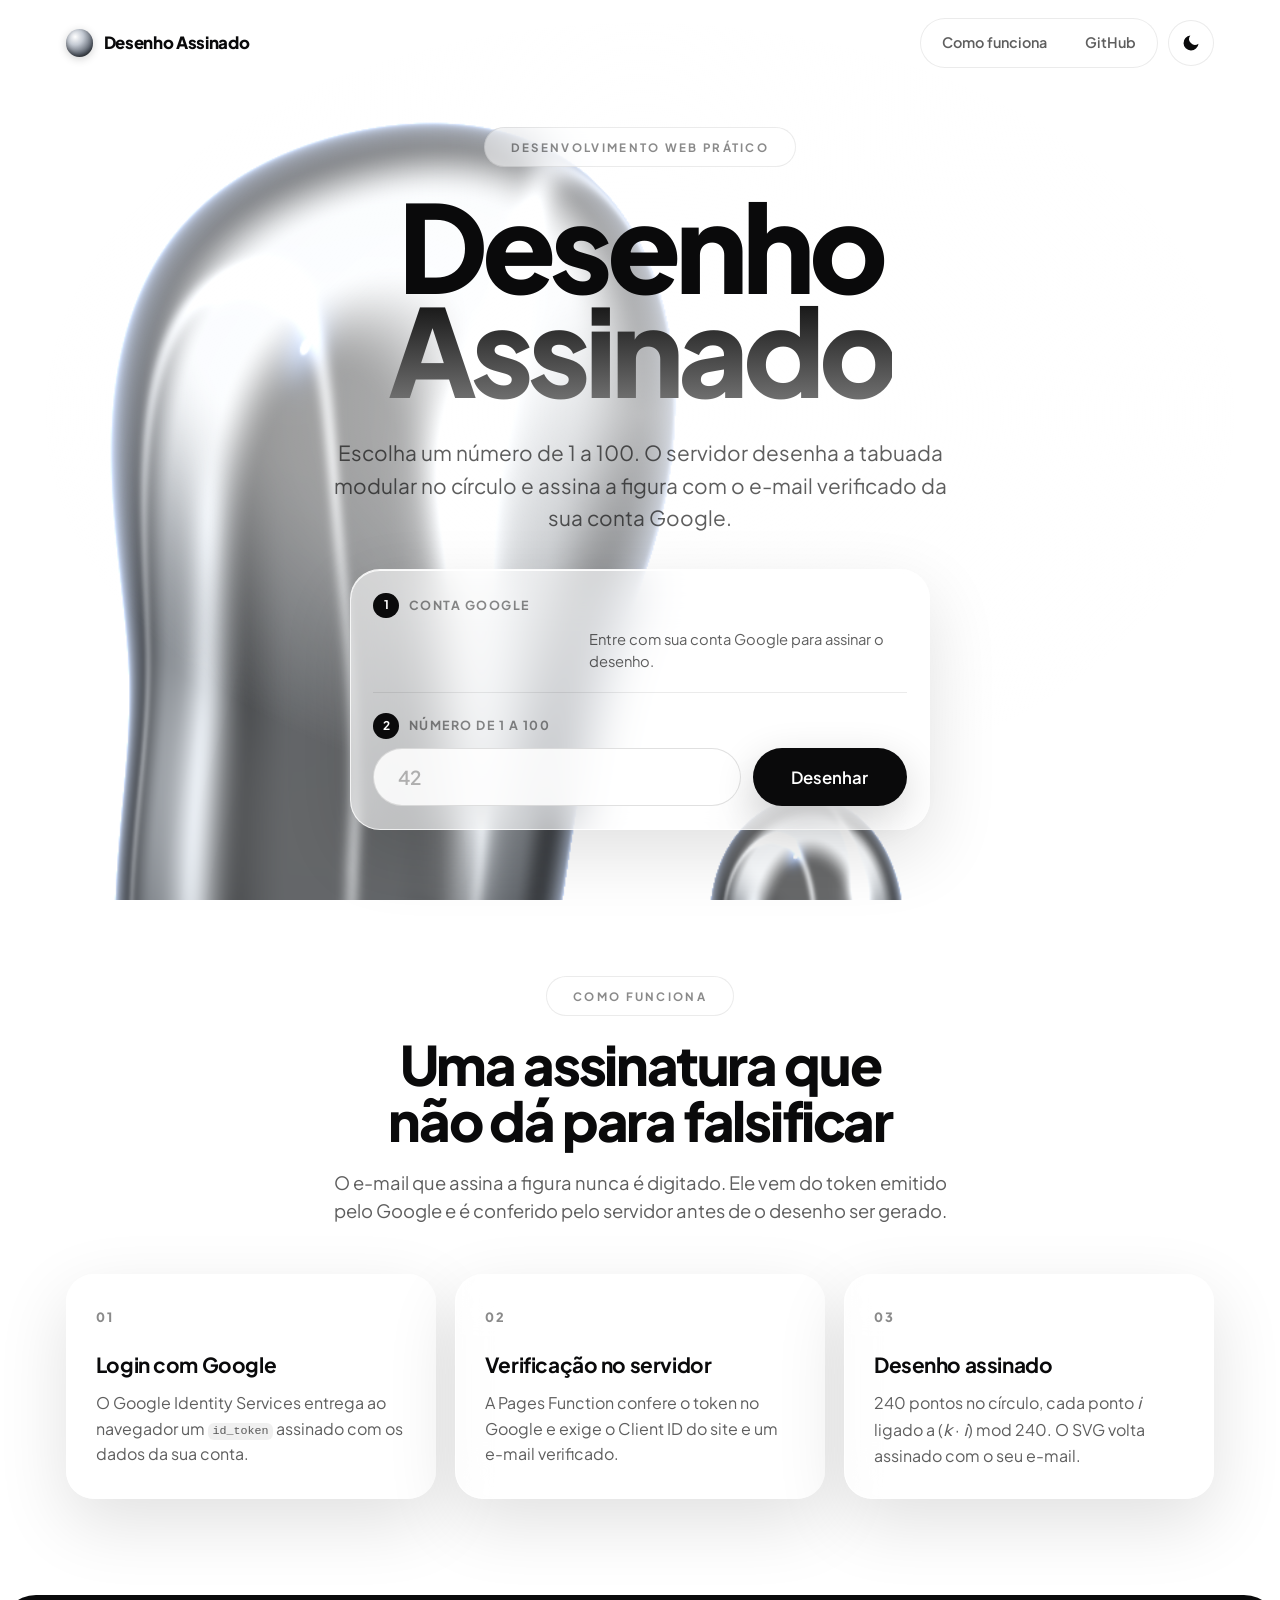
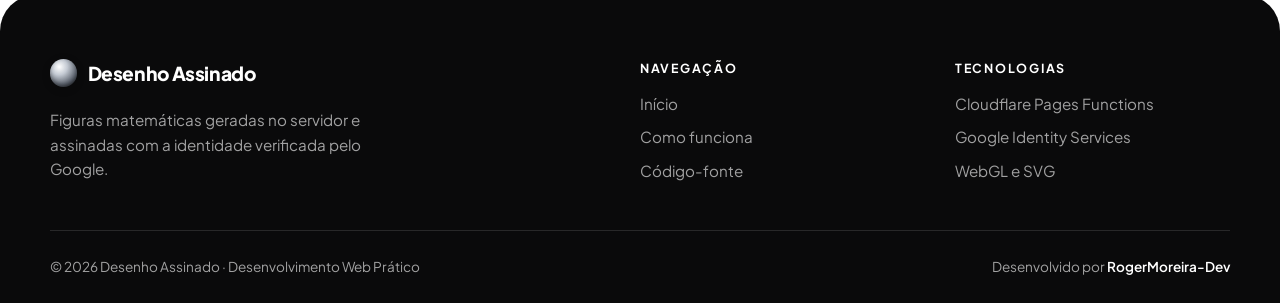
==== commit e925d9d6: "Verificacao local do id_token, login no Brave e modo escuro - functions/api/desenho.js: verifica a a" ====
--- a/public/index.html
+++ b/public/index.html
@@ -6,11 +6,15 @@
   <title>Desenho Assinado</title>
   <meta name="description" content="Escolha um número de 1 a 100 e receba uma figura em SVG gerada no servidor e assinada com o e-mail da sua conta Google.">
   <meta name="theme-color" content="#ffffff">
+  <meta name="color-scheme" content="only light">
   <link rel="icon" href="data:image/svg+xml,%3Csvg xmlns='http://www.w3.org/2000/svg' viewBox='0 0 64 64'%3E%3Cdefs%3E%3CradialGradient id='g' cx='35%25' cy='30%25' r='75%25'%3E%3Cstop offset='0' stop-color='%23fff'/%3E%3Cstop offset='.45' stop-color='%23a9b0ba'/%3E%3Cstop offset='1' stop-color='%23111'/%3E%3C/radialGradient%3E%3C/defs%3E%3Ccircle cx='32' cy='32' r='30' fill='url(%23g)'/%3E%3C/svg%3E">
   <link rel="preconnect" href="https://fonts.googleapis.com">
   <link rel="preconnect" href="https://fonts.gstatic.com" crossorigin>
   <link rel="stylesheet" href="https://fonts.googleapis.com/css2?family=Plus+Jakarta+Sans:wght@400;500;600;700;800&display=swap">
   <link rel="stylesheet" href="style.css">
+  <script>
+    try { if (localStorage.getItem("tema") === "escuro") document.documentElement.dataset.tema = "escuro"; } catch {}
+  </script>
 </head>
 <body>
   <canvas id="fundo" aria-hidden="true"></canvas>
@@ -18,10 +22,16 @@
 
   <header id="topo" class="topo">
     <a class="marca" href="#topo"><span class="marca-icone" aria-hidden="true"></span>Desenho Assinado</a>
+    <div class="topo-direita">
     <nav class="topo-nav" aria-label="Principal">
       <a href="#como-funciona">Como funciona</a>
       <a href="https://github.com/RogerMoreira-Dev/2bim-Avalia1" target="_blank" rel="noopener noreferrer">GitHub</a>
     </nav>
+    <button id="tema" class="tema" type="button" aria-pressed="false" aria-label="Ativar modo escuro" title="Modo escuro">
+      <svg class="icone-lua" viewBox="0 0 24 24" aria-hidden="true"><path d="M21 12.8A9 9 0 1 1 11.2 3a7 7 0 0 0 9.8 9.8z"/></svg>
+      <svg class="icone-sol" viewBox="0 0 24 24" aria-hidden="true"><circle cx="12" cy="12" r="4.5"/><path d="M12 1.5v3M12 19.5v3M1.5 12h3M19.5 12h3M4.6 4.6l2.1 2.1M17.3 17.3l2.1 2.1M4.6 19.4l2.1-2.1M17.3 6.7l2.1-2.1"/></svg>
+    </button>
+    </div>
   </header>
 
   <main>
@@ -35,23 +45,12 @@
         e assina a figura com o e-mail verificado da sua conta Google.
       </p>
 
-      <div id="g_id_onload"
-           data-client_id="SEU_CLIENT_ID.apps.googleusercontent.com"
-           data-callback="receberCredencial"
-           data-auto_prompt="false"></div>
-
       <form id="formulario" class="painel" novalidate>
         <div class="etapa">
           <span class="etapa-rotulo"><span class="etapa-numero">1</span> Conta Google</span>
           <div class="login">
-            <div class="g_id_signin"
-                 data-type="standard"
-                 data-shape="pill"
-                 data-theme="filled_black"
-                 data-size="large"
-                 data-text="signin_with"
-                 data-logo_alignment="left"
-                 data-locale="pt-BR"></div>
+            <div id="botao-google" class="botao-google"
+                 data-client-id="480835708714-hddghopq8b9lhcs7fl7jbchcgum09sba.apps.googleusercontent.com"></div>
             <p id="estado-login" class="estado" aria-live="polite">Entre com sua conta Google para assinar o desenho.</p>
           </div>
         </div>
@@ -134,7 +133,7 @@
 
   <noscript><p class="aviso-noscript">Ative o JavaScript para entrar com o Google e gerar o desenho.</p></noscript>
 
-  <script src="https://accounts.google.com/gsi/client" async></script>
+  <script src="https://accounts.google.com/gsi/client" async onload="window.iniciarGoogle &amp;&amp; window.iniciarGoogle()"></script>
   <script type="module" src="fundo.js"></script>
   <script type="module" src="script.js"></script>
 </body>
--- a/public/style.css
+++ b/public/style.css
@@ -12,7 +12,7 @@
   --ok: #067647;
   --sombra: 0 24px 70px rgba(0, 0, 0, 0.12);
   --curva: cubic-bezier(0.16, 1, 0.3, 1);
-  color-scheme: light;
+  color-scheme: only light;
 }
 
 *,
@@ -152,6 +152,69 @@
 
 main {
   flex: 1;
+}
+
+/* Modo escuro (acessibilidade): inverte as cores da página inteira.
+   O desenho e o botão do Google são invertidos de volta para manter as cores originais. */
+
+html[data-tema="escuro"] {
+  filter: invert(1) hue-rotate(180deg);
+  background: #ffffff;
+}
+
+html[data-tema="escuro"] .moldura svg,
+html[data-tema="escuro"] .botao-google {
+  filter: invert(1) hue-rotate(180deg);
+}
+
+.topo-direita {
+  display: flex;
+  align-items: center;
+  gap: 0.6rem;
+}
+
+.tema {
+  display: inline-grid;
+  place-items: center;
+  width: 46px;
+  height: 46px;
+  flex: none;
+  padding: 0;
+  border-radius: 50%;
+  border: 1px solid var(--borda);
+  background: rgba(255, 255, 255, 0.55);
+  -webkit-backdrop-filter: blur(20px);
+  backdrop-filter: blur(20px);
+  color: var(--tinta);
+  cursor: pointer;
+  transition: background 0.3s var(--curva), transform 0.3s var(--curva);
+}
+
+.tema:hover {
+  background: rgba(255, 255, 255, 0.95);
+  transform: rotate(-12deg);
+}
+
+.tema svg {
+  width: 20px;
+  height: 20px;
+  fill: currentColor;
+  stroke: currentColor;
+  stroke-width: 2;
+  stroke-linecap: round;
+}
+
+.tema .icone-lua {
+  stroke: none;
+}
+
+.tema .icone-sol,
+html[data-tema="escuro"] .tema .icone-lua {
+  display: none;
+}
+
+html[data-tema="escuro"] .tema .icone-sol {
+  display: block;
 }
 
 /* Hero */
@@ -270,7 +333,7 @@
   gap: 0.75rem 1rem;
 }
 
-.g_id_signin {
+.botao-google {
   min-height: 44px;
   min-width: 200px;
 }
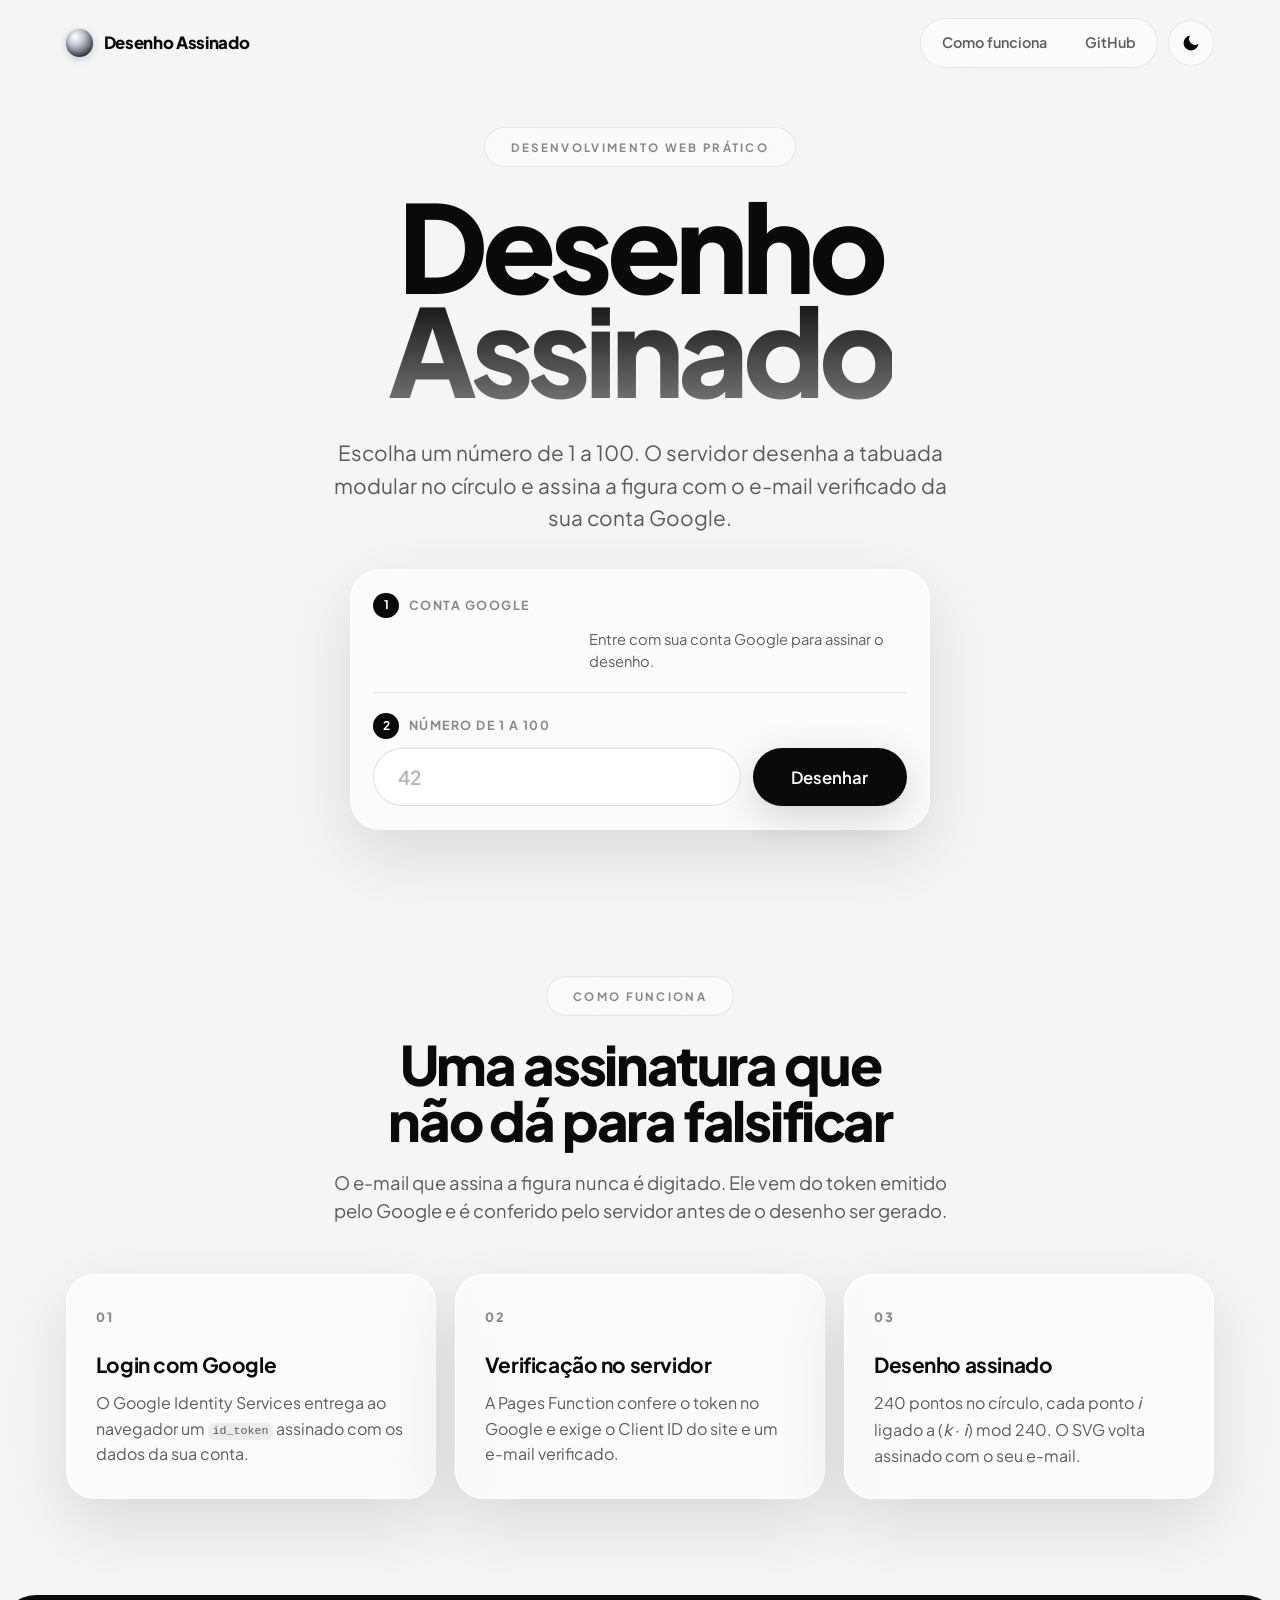
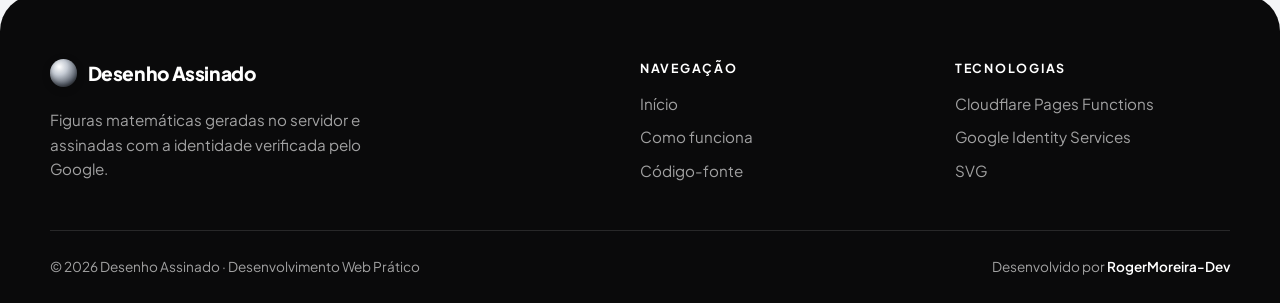
==== commit c476d680: "Remove o fundo animado e deixa o visual mais simples Co-Authored-By: Claude Opus 5.5 <noreply@anthro" ====
--- a/public/index.html
+++ b/public/index.html
@@ -17,8 +17,6 @@
   </script>
 </head>
 <body>
-  <canvas id="fundo" aria-hidden="true"></canvas>
-  <div class="halo" aria-hidden="true"></div>
 
   <header id="topo" class="topo">
     <a class="marca" href="#topo"><span class="marca-icone" aria-hidden="true"></span>Desenho Assinado</a>
@@ -121,7 +119,7 @@
         <ul>
           <li>Cloudflare Pages Functions</li>
           <li>Google Identity Services</li>
-          <li>WebGL e SVG</li>
+          <li>SVG</li>
         </ul>
       </div>
     </div>
@@ -134,7 +132,6 @@
   <noscript><p class="aviso-noscript">Ative o JavaScript para entrar com o Google e gerar o desenho.</p></noscript>
 
   <script src="https://accounts.google.com/gsi/client" async onload="window.iniciarGoogle &amp;&amp; window.iniciarGoogle()"></script>
-  <script type="module" src="fundo.js"></script>
   <script type="module" src="script.js"></script>
 </body>
 </html>
--- a/public/style.css
+++ b/public/style.css
@@ -37,49 +37,12 @@
   min-height: 100svh;
   display: flex;
   flex-direction: column;
-  background: #ffffff;
+  background: #f4f5f7;
   color: var(--tinta);
   font-family: "Plus Jakarta Sans", system-ui, -apple-system, "Segoe UI", Roboto, sans-serif;
   line-height: 1.5;
   overflow-x: hidden;
   -webkit-font-smoothing: antialiased;
-}
-
-/* Fundo de metal líquido (WebGL) */
-
-#fundo {
-  position: fixed;
-  inset: 0;
-  width: 100%;
-  height: 100%;
-  display: block;
-  z-index: 0;
-  opacity: 0;
-  transition: opacity 1.2s var(--curva);
-}
-
-.webgl-pronto #fundo {
-  opacity: 1;
-}
-
-.sem-webgl #fundo {
-  display: none;
-}
-
-.sem-webgl body {
-  background:
-    radial-gradient(circle at 18% 72%, #c9ced6 0, #8a929d 12%, rgba(255, 255, 255, 0) 30%),
-    radial-gradient(circle at 82% 28%, #d8dce2 0, #7c848f 10%, rgba(255, 255, 255, 0) 26%),
-    #ffffff;
-  background-attachment: fixed;
-}
-
-.halo {
-  position: fixed;
-  inset: 0;
-  z-index: 1;
-  pointer-events: none;
-  background: radial-gradient(ellipse 62% 58% at 50% 46%, rgba(255, 255, 255, 0.62) 0%, rgba(255, 255, 255, 0.35) 45%, rgba(255, 255, 255, 0) 75%);
 }
 
 main,
@@ -512,8 +475,6 @@
   display: block;
   width: 100%;
   height: auto;
-  /* Evita que o Chromium trate o SVG como opaco e deixe de pintar o fundo animado por baixo. */
-  opacity: 0.999;
 }
 
 .acoes {
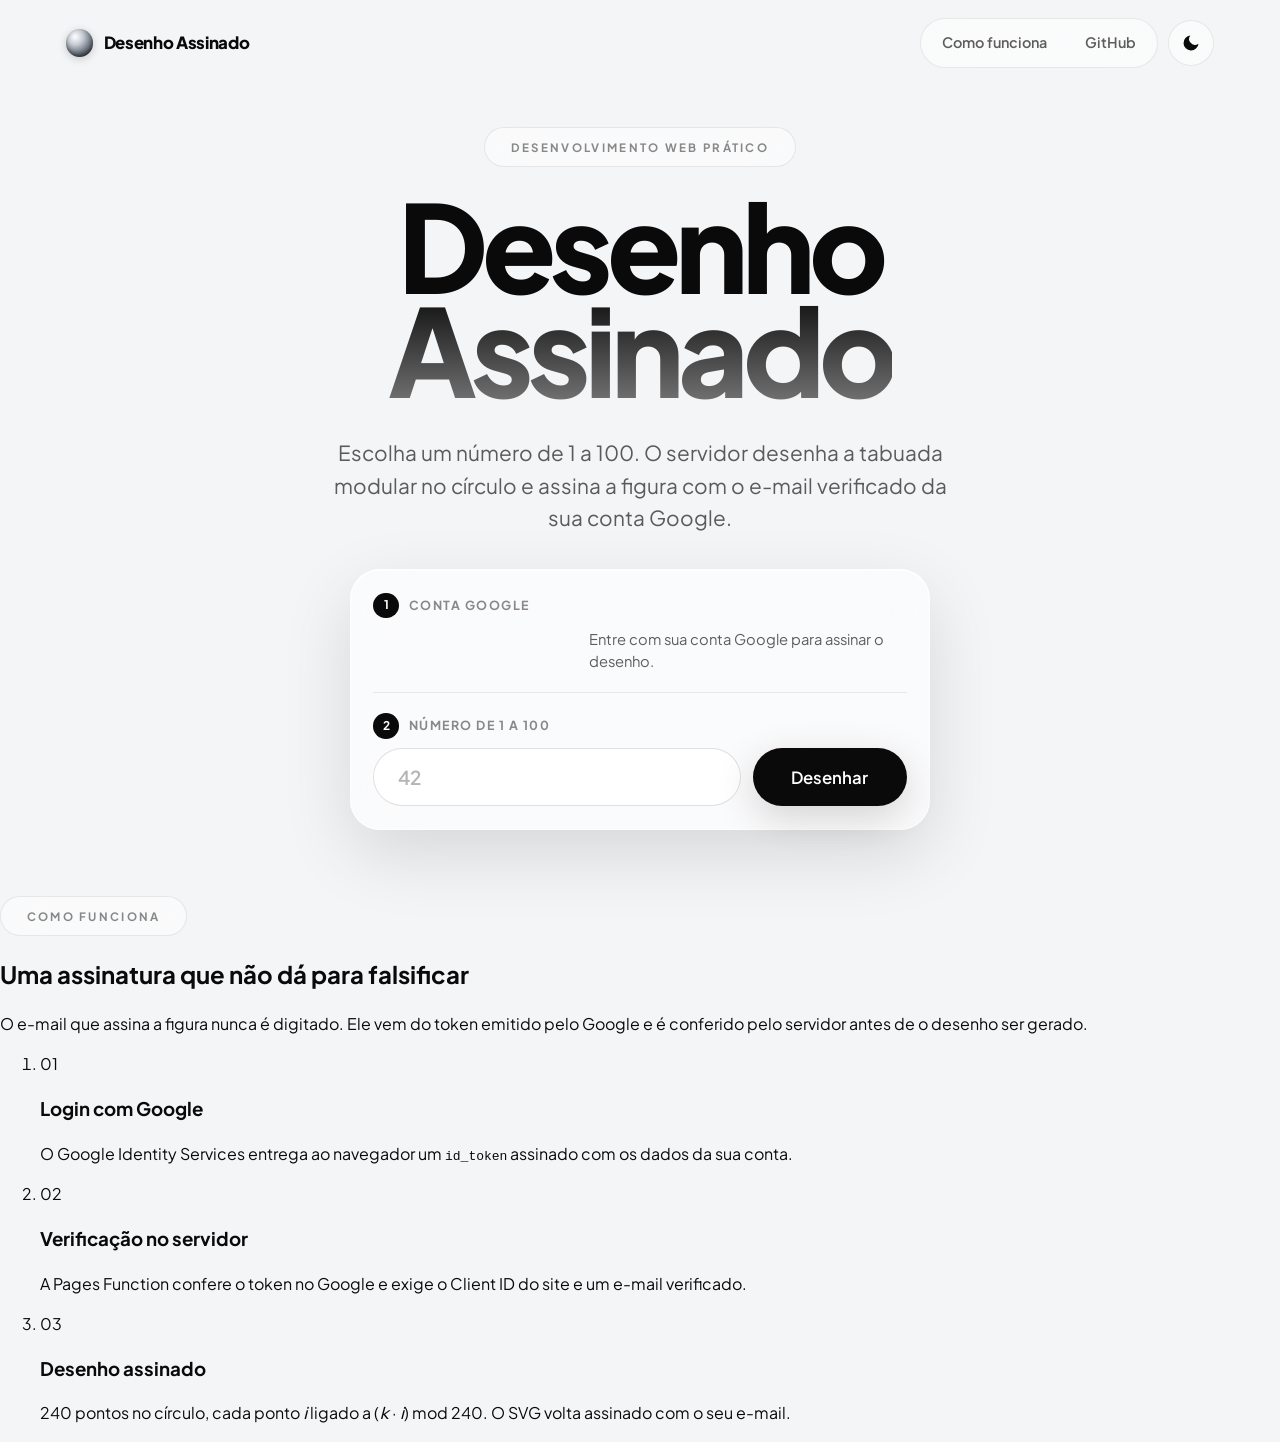
==== commit 2e3a1634: "Remove o rodape Co-Authored-By: Claude Opus 5.5 <noreply@anthropic.com> Claude-Session: https://clau" ====
--- a/public/index.html
+++ b/public/index.html
@@ -100,35 +100,6 @@
     </section>
   </main>
 
-  <footer class="rodape">
-    <div class="rodape-conteudo">
-      <div class="rodape-marca">
-        <a class="marca" href="#topo"><span class="marca-icone" aria-hidden="true"></span>Desenho Assinado</a>
-        <p>Figuras matemáticas geradas no servidor e assinadas com a identidade verificada pelo Google.</p>
-      </div>
-      <nav class="rodape-coluna" aria-labelledby="rodape-navegacao">
-        <h2 id="rodape-navegacao">Navegação</h2>
-        <ul>
-          <li><a href="#topo">Início</a></li>
-          <li><a href="#como-funciona">Como funciona</a></li>
-          <li><a href="https://github.com/RogerMoreira-Dev/2bim-Avalia1" target="_blank" rel="noopener noreferrer">Código-fonte</a></li>
-        </ul>
-      </nav>
-      <div class="rodape-coluna">
-        <h2>Tecnologias</h2>
-        <ul>
-          <li>Cloudflare Pages Functions</li>
-          <li>Google Identity Services</li>
-          <li>SVG</li>
-        </ul>
-      </div>
-    </div>
-    <div class="rodape-base">
-      <span>© 2026 Desenho Assinado · Desenvolvimento Web Prático</span>
-      <span>Desenvolvido por <a href="https://github.com/RogerMoreira-Dev" target="_blank" rel="noopener noreferrer">RogerMoreira-Dev</a></span>
-    </div>
-  </footer>
-
   <noscript><p class="aviso-noscript">Ative o JavaScript para entrar com o Google e gerar o desenho.</p></noscript>
 
   <script src="https://accounts.google.com/gsi/client" async onload="window.iniciarGoogle &amp;&amp; window.iniciarGoogle()"></script>
--- a/public/style.css
+++ b/public/style.css
@@ -46,8 +46,7 @@
 }
 
 main,
-.topo,
-.rodape {
+.topo {
   position: relative;
   z-index: 2;
 }
@@ -495,178 +494,6 @@
   }
 }
 
-/* Rodapé */
-
-/* Como funciona */
-
-.secao {
-  max-width: 1180px;
-  margin: 0 auto;
-  padding: 5rem 16px 6rem;
-  display: flex;
-  flex-direction: column;
-  align-items: center;
-  gap: 1.3rem;
-  text-align: center;
-  scroll-margin-top: 1rem;
-}
-
-.secao-titulo {
-  margin: 0;
-  max-width: 760px;
-  font-size: clamp(2rem, 5vw, 3.4rem);
-  font-weight: 800;
-  line-height: 1.02;
-  letter-spacing: -0.04em;
-  text-wrap: balance;
-}
-
-.secao-texto {
-  margin: 0;
-  max-width: 620px;
-  font-size: clamp(1rem, 2vw, 1.15rem);
-  color: var(--tinta-suave);
-  text-wrap: pretty;
-}
-
-.cartoes {
-  width: 100%;
-  margin: 1.8rem 0 0;
-  padding: 0;
-  list-style: none;
-  display: grid;
-  grid-template-columns: repeat(3, minmax(0, 1fr));
-  gap: 1.2rem;
-  text-align: left;
-}
-
-.cartao {
-  padding: 1.8rem;
-  border-radius: 28px;
-  border: 1px solid var(--borda-clara);
-  background: var(--vidro);
-  -webkit-backdrop-filter: blur(26px) saturate(1.4);
-  backdrop-filter: blur(26px) saturate(1.4);
-  box-shadow: var(--sombra), inset 0 1px 0 rgba(255, 255, 255, 0.9);
-  transition: transform 0.6s var(--curva), box-shadow 0.6s var(--curva);
-}
-
-.cartao:hover {
-  transform: translateY(-6px);
-  box-shadow: 0 32px 80px rgba(0, 0, 0, 0.16), inset 0 1px 0 rgba(255, 255, 255, 0.9);
-}
-
-.cartao-numero {
-  display: inline-block;
-  margin-bottom: 1.4rem;
-  font-size: 0.8rem;
-  font-weight: 800;
-  letter-spacing: 0.14em;
-  color: var(--tinta-fraca);
-}
-
-.cartao h3 {
-  margin: 0 0 0.6rem;
-  font-size: 1.3rem;
-  font-weight: 700;
-  letter-spacing: -0.02em;
-}
-
-.cartao p {
-  margin: 0;
-  color: var(--tinta-suave);
-  line-height: 1.6;
-}
-
-.cartao code {
-  padding: 0.1em 0.4em;
-  border-radius: 6px;
-  background: rgba(0, 0, 0, 0.06);
-  font-size: 0.9em;
-}
-
-/* Rodapé */
-
-.rodape {
-  margin-top: auto;
-  padding: 4rem 16px calc(1.6rem + env(safe-area-inset-bottom));
-  border-radius: 36px 36px 0 0;
-  background: #0a0a0b;
-  color: rgba(255, 255, 255, 0.62);
-  font-size: 0.95rem;
-}
-
-.rodape-conteudo {
-  max-width: 1180px;
-  margin: 0 auto;
-  display: grid;
-  grid-template-columns: minmax(0, 2fr) repeat(2, minmax(0, 1fr));
-  gap: 2.5rem;
-}
-
-.rodape .marca {
-  color: #ffffff;
-  font-size: 1.2rem;
-}
-
-.rodape-marca p {
-  margin: 1rem 0 0;
-  max-width: 340px;
-  line-height: 1.6;
-}
-
-.rodape-coluna h2 {
-  margin: 0 0 1rem;
-  color: #ffffff;
-  font-size: 0.78rem;
-  font-weight: 700;
-  letter-spacing: 0.14em;
-  text-transform: uppercase;
-}
-
-.rodape-coluna ul {
-  margin: 0;
-  padding: 0;
-  list-style: none;
-  display: grid;
-  gap: 0.65rem;
-}
-
-.rodape a {
-  color: inherit;
-  text-decoration: none;
-  transition: color 0.3s var(--curva);
-}
-
-.rodape a:hover {
-  color: #ffffff;
-}
-
-.rodape .marca:hover {
-  color: #ffffff;
-}
-
-.rodape-base {
-  max-width: 1180px;
-  margin: 3rem auto 0;
-  padding-top: 1.6rem;
-  border-top: 1px solid rgba(255, 255, 255, 0.12);
-  display: flex;
-  flex-wrap: wrap;
-  justify-content: space-between;
-  gap: 0.6rem 1.5rem;
-  font-size: 0.85rem;
-}
-
-.rodape-base a {
-  color: #ffffff;
-  font-weight: 600;
-}
-
-.rodape :focus-visible {
-  outline-color: #ffffff;
-}
-
 .aviso-noscript {
   position: fixed;
   left: 16px;
@@ -700,14 +527,6 @@
   .cartoes {
     grid-template-columns: minmax(0, 1fr);
   }
-
-  .rodape-conteudo {
-    grid-template-columns: repeat(2, minmax(0, 1fr));
-  }
-
-  .rodape-marca {
-    grid-column: 1 / -1;
-  }
 }
 
 @media (max-width: 640px) {
@@ -729,14 +548,6 @@
     padding: 1.5rem;
   }
 
-  .rodape {
-    padding-top: 3rem;
-    border-radius: 28px 28px 0 0;
-  }
-
-  .rodape-base {
-    flex-direction: column;
-  }
 
   .painel {
     padding: 1.1rem;
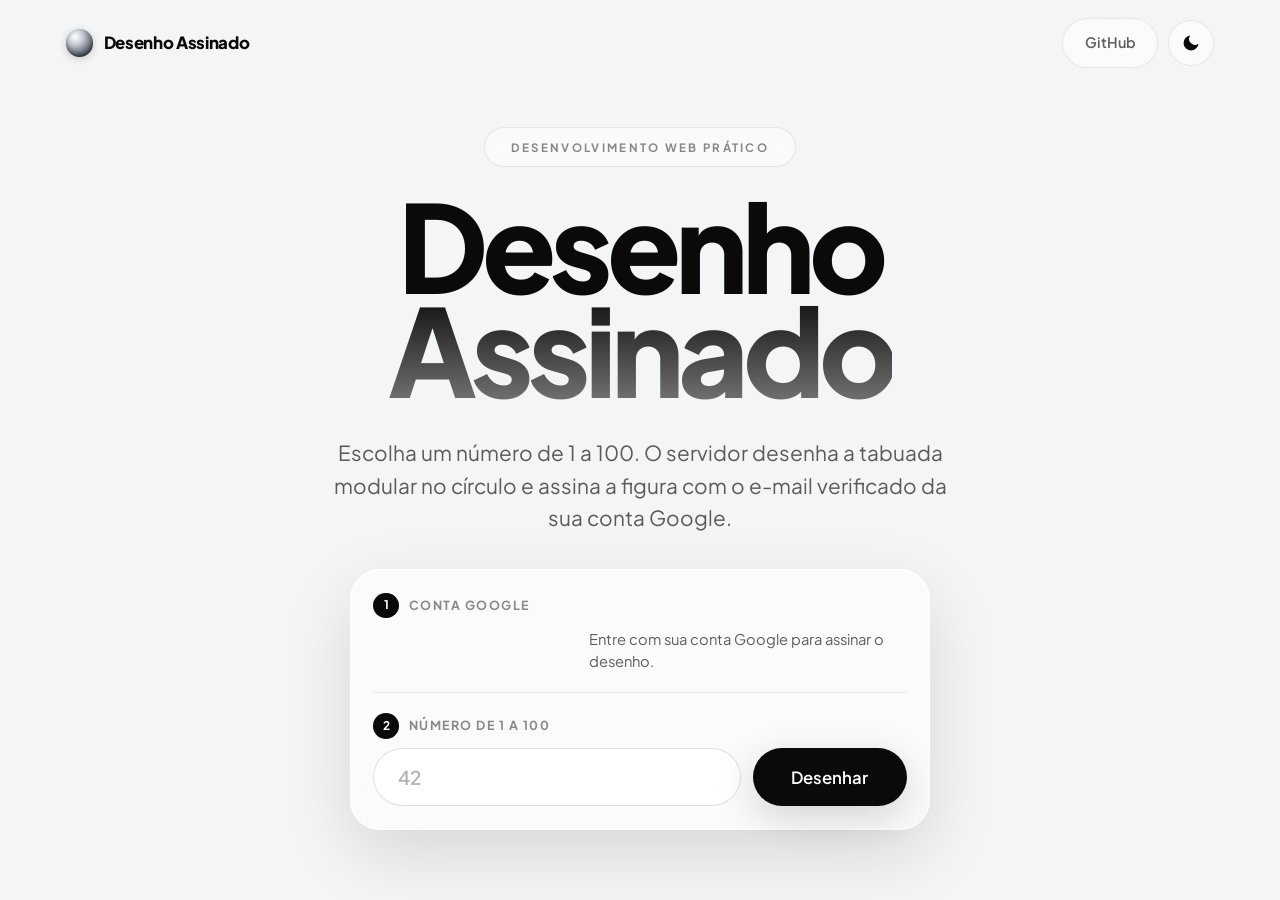
==== commit b8750042: "Remove a secao Como funciona e adiciona a turma no README Co-Authored-By: Claude Opus 5.5 <noreply@a" ====
--- a/public/index.html
+++ b/public/index.html
@@ -22,7 +22,6 @@
     <a class="marca" href="#topo"><span class="marca-icone" aria-hidden="true"></span>Desenho Assinado</a>
     <div class="topo-direita">
     <nav class="topo-nav" aria-label="Principal">
-      <a href="#como-funciona">Como funciona</a>
       <a href="https://github.com/RogerMoreira-Dev/2bim-Avalia1" target="_blank" rel="noopener noreferrer">GitHub</a>
     </nav>
     <button id="tema" class="tema" type="button" aria-pressed="false" aria-label="Ativar modo escuro" title="Modo escuro">
@@ -73,31 +72,6 @@
       </div>
     </section>
 
-    <section id="como-funciona" class="secao" aria-labelledby="como-funciona-titulo">
-      <span class="selo">Como funciona</span>
-      <h2 id="como-funciona-titulo" class="secao-titulo">Uma assinatura que não dá para falsificar</h2>
-      <p class="secao-texto">
-        O e-mail que assina a figura nunca é digitado. Ele vem do token emitido pelo Google
-        e é conferido pelo servidor antes de o desenho ser gerado.
-      </p>
-      <ol class="cartoes">
-        <li class="cartao">
-          <span class="cartao-numero">01</span>
-          <h3>Login com Google</h3>
-          <p>O Google Identity Services entrega ao navegador um <code>id_token</code> assinado com os dados da sua conta.</p>
-        </li>
-        <li class="cartao">
-          <span class="cartao-numero">02</span>
-          <h3>Verificação no servidor</h3>
-          <p>A Pages Function confere o token no Google e exige o Client ID do site e um e-mail verificado.</p>
-        </li>
-        <li class="cartao">
-          <span class="cartao-numero">03</span>
-          <h3>Desenho assinado</h3>
-          <p>240 pontos no círculo, cada ponto <em>i</em> ligado a (<em>k</em> · <em>i</em>) mod 240. O SVG volta assinado com o seu e-mail.</p>
-        </li>
-      </ol>
-    </section>
   </main>
 
   <noscript><p class="aviso-noscript">Ative o JavaScript para entrar com o Google e gerar o desenho.</p></noscript>
--- a/public/style.css
+++ b/public/style.css
@@ -514,7 +514,6 @@
   .painel,
   .selo,
   .topo-nav,
-  .cartao,
   .btn-secundario,
   #mensagem {
     background: rgba(255, 255, 255, 0.94);
@@ -522,12 +521,6 @@
 }
 
 /* Telas pequenas */
-
-@media (max-width: 900px) {
-  .cartoes {
-    grid-template-columns: minmax(0, 1fr);
-  }
-}
 
 @media (max-width: 640px) {
   .hero {
@@ -540,13 +533,6 @@
     font-size: 0.85rem;
   }
 
-  .secao {
-    padding: 3.5rem 16px 4.5rem;
-  }
-
-  .cartao {
-    padding: 1.5rem;
-  }
 
 
   .painel {
